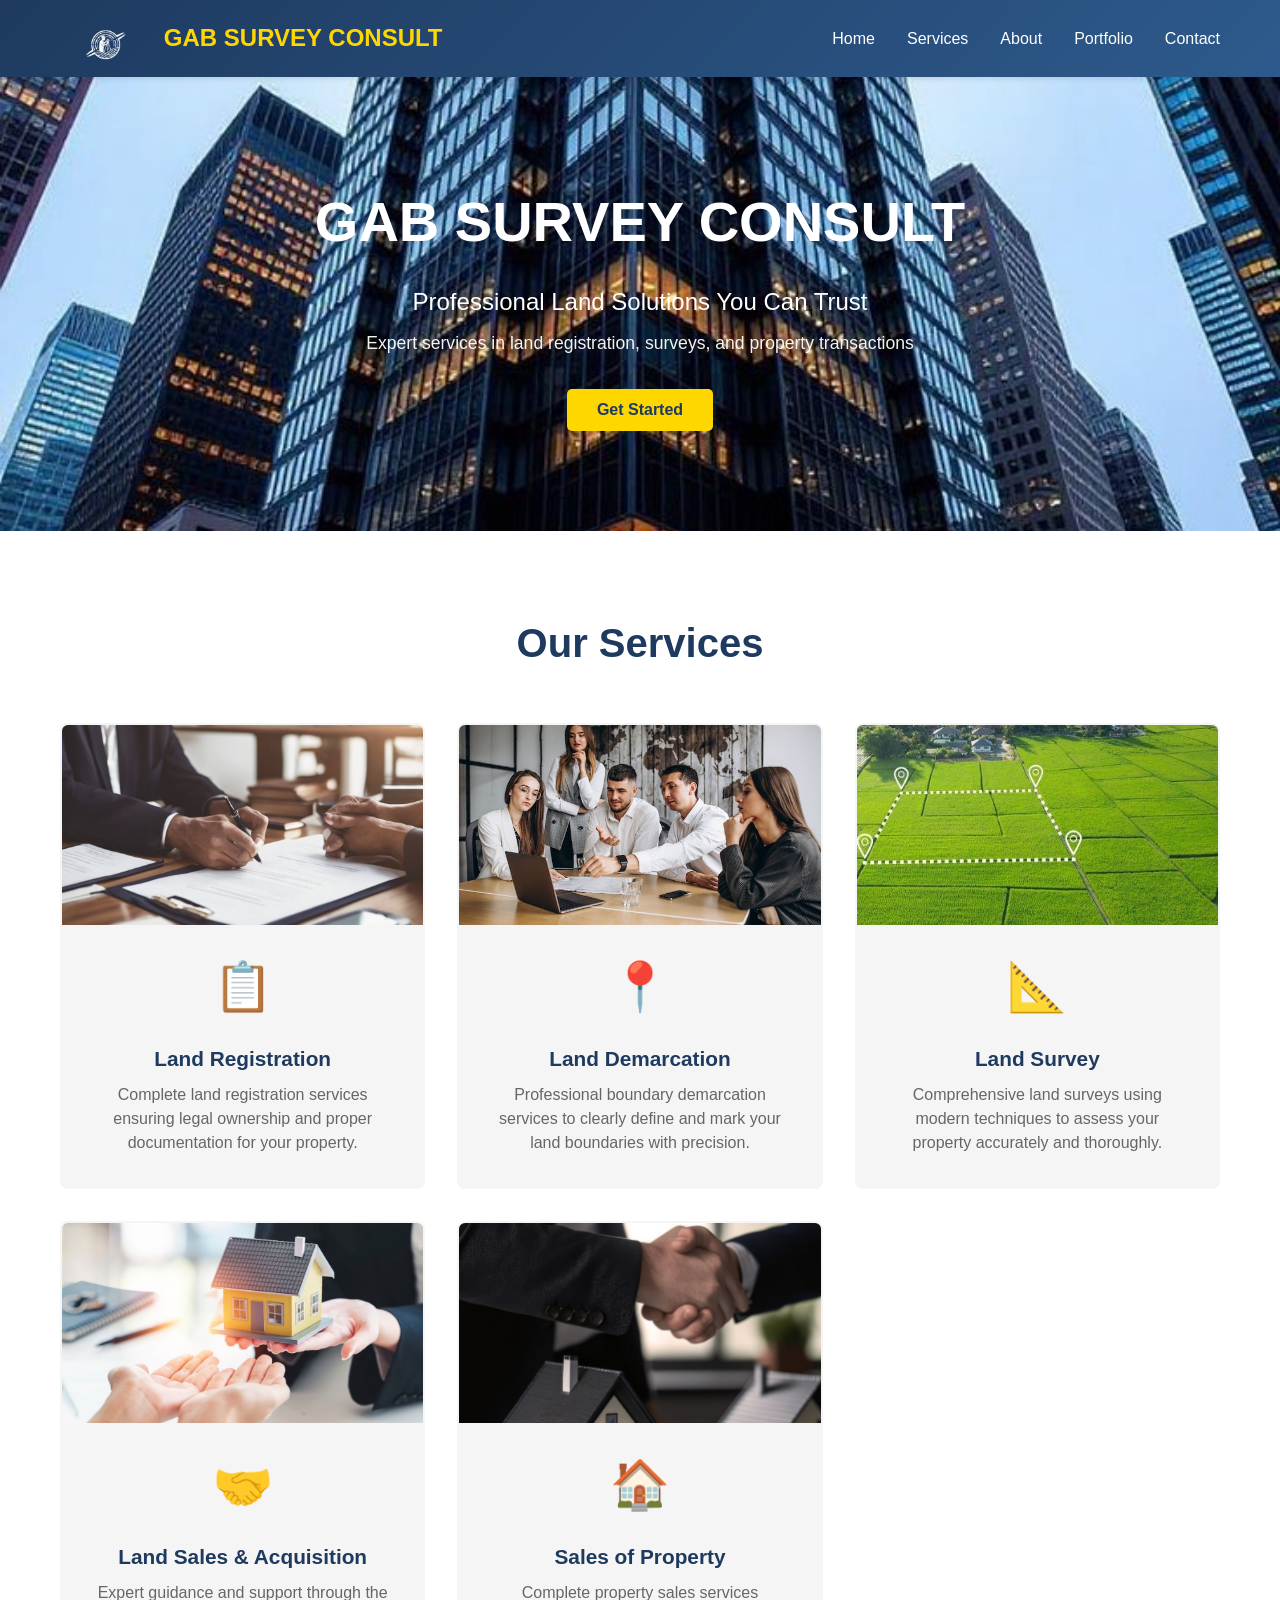
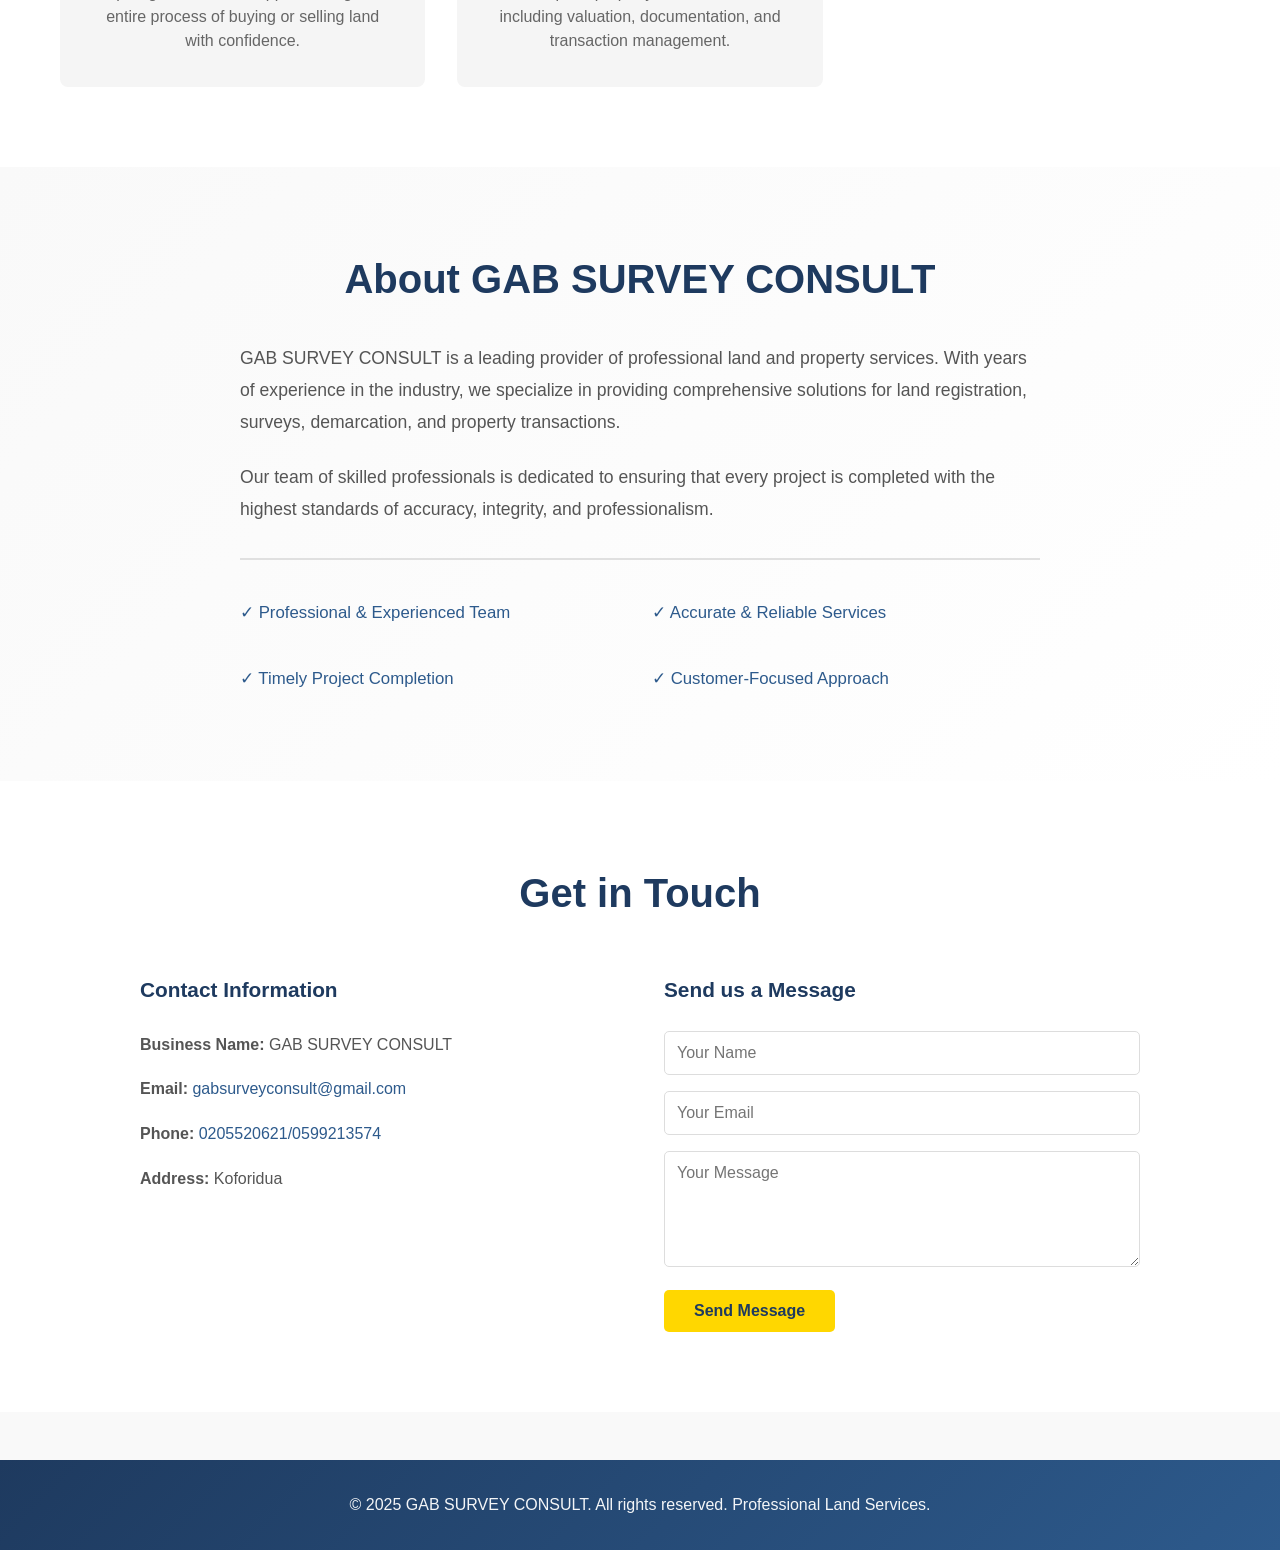
==== index.html @ 3648fb46 "Add files via upload" ====
<!DOCTYPE html>
<html lang="en">
<head>
    <meta charset="UTF-8">
    <meta name="viewport" content="width=device-width, initial-scale=1.0">
    <title>GAB SURVEY CONSULT - Professional Land Services</title>
    <link rel="stylesheet" href="GAB.css">
</head>
<body>
    <!-- Navigation Bar -->
    <nav class="navbar">
        <div class="container">
            <div class="nav-brand">
                <img src="copy.png" alt="GAB Survey Consult Logo" class="logo-img">
                <span>GAB SURVEY CONSULT</span>
            </div>
            <ul class="nav-menu">
                <li><a href="#home">Home</a></li>
                <li><a href="#services">Services</a></li>
                <li><a href="#about">About</a></li>
                <li><a href="portfolio.html">Portfolio</a></li>
                <li><a href="#contact">Contact</a></li>
            </ul>
        </div>
    </nav>

    <!-- Hero Section -->
    <section id="home" class="hero">
        <div class="hero-overlay"></div>
        <div class="hero-content">
            <h1>GAB SURVEY CONSULT</h1>
            <p>Professional Land Solutions You Can Trust</p>
            <p class="hero-subtitle">Expert services in land registration, surveys, and property transactions</p>
            <button class="cta-button">Get Started</button>
        </div>
    </section>

    <!-- Services Section -->
    <section id="services" class="services">
        <div class="container">
            <h2>Our Services</h2>
            <div class="services-grid">
                
                <div class="service-card">
                    <img src="Land Registration.jpg" alt="Land Registration" class="service-image">
                    <div class="service-icon">📋</div>
                    <h3>Land Registration</h3>
                    <p>Complete land registration services ensuring legal ownership and proper documentation for your property.</p>
                </div>

                <div class="service-card">
                    <img src="2.jpg" alt="Land Demarcation" class="service-image">
                    <div class="service-icon">📍</div>
                    <h3>Land Demarcation</h3>
                    <p>Professional boundary demarcation services to clearly define and mark your land boundaries with precision.</p>
                </div>

                <div class="service-card">
                    <img src="land.jpg" alt="Land Survey" class="service-image">
                    <div class="service-icon">📐</div>
                    <h3>Land Survey</h3>
                    <p>Comprehensive land surveys using modern techniques to assess your property accurately and thoroughly.</p>
                </div>

                <div class="service-card">
                    <img src="4.jpg" alt="Land Sales & Acquisition" class="service-image">
                    <div class="service-icon">🤝</div>
                    <h3>Land Sales & Acquisition</h3>
                    <p>Expert guidance and support through the entire process of buying or selling land with confidence.</p>
                </div>

                <div class="service-card">
                    <img src="3.jpg" alt="Sales of Property" class="service-image">
                    <div class="service-icon">🏠</div>
                    <h3>Sales of Property</h3>
                    <p>Complete property sales services including valuation, documentation, and transaction management.</p>
                </div>

            </div>
        </div>
    </section>

    <!-- About Section -->
    <section id="about" class="about">
        <div class="container">
            <h2>About GAB SURVEY CONSULT</h2>
            <div class="about-content">
                <p>GAB SURVEY CONSULT is a leading provider of professional land and property services. With years of experience in the industry, we specialize in providing comprehensive solutions for land registration, surveys, demarcation, and property transactions.</p>
                <p>Our team of skilled professionals is dedicated to ensuring that every project is completed with the highest standards of accuracy, integrity, and professionalism.</p>
                <div class="features">
                    <div class="feature-item">✓ Professional & Experienced Team</div>
                    <div class="feature-item">✓ Accurate & Reliable Services</div>
                    <div class="feature-item">✓ Timely Project Completion</div>
                    <div class="feature-item">✓ Customer-Focused Approach</div>
                </div>
            </div>
        </div>
    </section>

    <!-- Contact Section -->
    <section id="contact" class="contact">
        <div class="container">
            <h2>Get in Touch</h2>
            <div class="contact-content">
                <div class="contact-info">
                    <h3>Contact Information</h3>
                    <p><strong>Business Name:</strong> GAB SURVEY CONSULT</p>
                    <p><strong>Email:</strong> <a href="mailto:gabsurveyconsult@gmail.com">gabsurveyconsult@gmail.com</a></p>
                    <p><strong>Phone:</strong> <a href="tel:0205520621">0205520621/0599213574</a></p>
                    <p><strong>Address:</strong> Koforidua </p>
                </div>
                <form class="contact-form" action="https://formsubmit.co/gabsurveyconsult@gmail.com" method="POST">
                    <h3>Send us a Message</h3>
                    <input type="text" name="name" placeholder="Your Name" required>
                    <input type="email" name="email" placeholder="Your Email" required>
                    <textarea name="message" placeholder="Your Message" rows="5" required></textarea>
                    <button type="submit" class="cta-button">Send Message</button>
                </form>
            </div>
        </div>
    </section>

    <!-- Footer -->
    <footer class="footer">
        <div class="container">
            <p>&copy; 2025 GAB SURVEY CONSULT. All rights reserved. Professional Land Services.</p>
        </div>
    </footer>

</body>
</html>
---- GAB.css ----
/* General Styles */
* {
    margin: 0;
    padding: 0;
    box-sizing: border-box;
}

body {
    font-family: 'Segoe UI', Tahoma, Geneva, Verdana, sans-serif;
    line-height: 1.6;
    color: #333;
    background-color: #f9f9f9;
}

.container {
    max-width: 1200px;
    margin: 0 auto;
    padding: 0 20px;
}

a {
    text-decoration: none;
    color: inherit;
}

button {
    cursor: pointer;
    transition: all 0.3s ease;
}

/* Navigation Bar */
.navbar {
    background: linear-gradient(135deg, #1e3a5f 0%, #2d5a8c 100%);
    color: white;
    padding: 1rem 0;
    position: sticky;
    top: 0;
    z-index: 100;
    box-shadow: 0 2px 5px rgba(0, 0, 0, 0.1);
}

.navbar .container {
    display: flex;
    justify-content: space-between;
    align-items: center;
}

.nav-brand {
    font-size: 1.5rem;
    font-weight: bold;
    color: #ffd700;
    display: flex;
    align-items: center;
    gap: 0.8rem;
}

.logo-img {
    height: 45px;
    width: auto;
    object-fit: contain;
    border-radius: 3px;
}

.nav-menu {
    display: flex;
    list-style: none;
    gap: 2rem;
}

.nav-menu a {
    color: white;
    font-weight: 500;
    transition: color 0.3s ease;
}

.nav-menu a:hover {
    color: #ffd700;
}

/* Hero Section */
.hero {
    background: url('ll.jpg') center/cover no-repeat;
    color: white;
    padding: 100px 20px;
    text-align: center;
    position: relative;
    overflow: hidden;
}

.hero::before {
    content: '';
    position: absolute;
    top: 0;
    left: 0;
    right: 0;
    bottom: 0;
    background: url('data:image/svg+xml,<svg xmlns="http://www.w3.org/2000/svg" viewBox="0 0 1200 800"><defs><pattern id="grid" width="40" height="40" patternUnits="userSpaceOnUse"><path d="M 40 0 L 0 0 0 40" fill="none" stroke="white" stroke-width="0.5" opacity="0.1"/></pattern></defs><rect width="1200" height="800" fill="none"/><rect width="1200" height="800" fill="url(%23grid)"/></svg>');
    opacity: 0.5;
}

.hero-content {
    position: relative;
    z-index: 1;
}

.hero-image {
    max-width: 350px;
    height: auto;
    border-radius: 10px;
    margin-bottom: 2rem;
    box-shadow: 0 10px 30px rgba(0, 0, 0, 0.2);
    object-fit: cover;
}

.hero h1 {
    font-size: 3.5rem;
    margin-bottom: 1rem;
    font-weight: 700;
}

.hero > .hero-content > p:first-of-type {
    font-size: 1.5rem;
    margin-bottom: 0.5rem;
}

.hero-subtitle {
    font-size: 1.1rem;
    margin-bottom: 2rem;
    opacity: 0.95;
}

/* Call to Action Button */
.cta-button {
    background: #ffd700;
    color: #1e3a5f;
    padding: 12px 30px;
    border: none;
    border-radius: 5px;
    font-size: 1rem;
    font-weight: bold;
    transition: all 0.3s ease;
}

.cta-button:hover {
    background: #ffed4e;
    transform: translateY(-2px);
    box-shadow: 0 4px 12px rgba(255, 215, 0, 0.3);
}

/* Services Section */
.services {
    padding: 80px 20px;
    background-color: white;
}

.services h2 {
    text-align: center;
    font-size: 2.5rem;
    margin-bottom: 3rem;
    color: #1e3a5f;
}

.services-grid {
    display: grid;
    grid-template-columns: repeat(auto-fit, minmax(280px, 1fr));
    gap: 2rem;
}

.service-card {
    background: #f5f5f5;
    padding: 0;
    border-radius: 8px;
    text-align: center;
    transition: all 0.3s ease;
    border: 2px solid transparent;
    overflow: hidden;
    display: flex;
    flex-direction: column;
}

.service-image {
    width: 100%;
    height: 200px;
    object-fit: cover;
    display: block;
}

.service-card .service-icon {
    padding-top: 1.5rem;
    padding-left: 2rem;
    padding-right: 2rem;
}

.service-card h3 {
    padding: 0 2rem;
}

.service-card p {
    padding: 0 2rem 2rem 2rem;
}

.service-card:hover {
    background: white;
    border-color: #2d5a8c;
    box-shadow: 0 8px 20px rgba(45, 90, 140, 0.15);
    transform: translateY(-5px);
}

.service-icon {
    font-size: 3rem;
    margin-bottom: 1rem;
    display: inline-block;
}

.service-card h3 {
    color: #1e3a5f;
    margin-bottom: 0.5rem;
    font-size: 1.3rem;
}

.service-card p {
    color: #666;
    line-height: 1.5;
}

/* About Section */
.about {
    padding: 80px 20px;
    background: linear-gradient(135deg, #f9f9f9 0%, #ffffff 100%);
}

.about h2 {
    text-align: center;
    font-size: 2.5rem;
    margin-bottom: 2rem;
    color: #1e3a5f;
}

.about-content {
    max-width: 800px;
    margin: 0 auto;
}

.about-content p {
    font-size: 1.1rem;
    margin-bottom: 1.5rem;
    color: #555;
    line-height: 1.8;
}

.features {
    display: grid;
    grid-template-columns: 1fr 1fr;
    gap: 1.5rem;
    margin-top: 2rem;
    padding-top: 2rem;
    border-top: 2px solid #e0e0e0;
}

.feature-item {
    color: #2d5a8c;
    font-weight: 500;
    font-size: 1.05rem;
    padding: 0.5rem 0;
}

/* Contact Section */
.contact {
    padding: 80px 20px;
    background-color: white;
}

.contact h2 {
    text-align: center;
    font-size: 2.5rem;
    margin-bottom: 3rem;
    color: #1e3a5f;
}

.contact-content {
    display: grid;
    grid-template-columns: 1fr 1fr;
    gap: 3rem;
    max-width: 1000px;
    margin: 0 auto;
}

.contact-info h3,
.contact-form h3 {
    color: #1e3a5f;
    margin-bottom: 1.5rem;
    font-size: 1.3rem;
}

.contact-info p {
    margin-bottom: 1rem;
    color: #555;
    line-height: 1.8;
}

.contact-info a {
    color: #2d5a8c;
    font-weight: 500;
    transition: color 0.3s ease;
}

.contact-info a:hover {
    color: #ffd700;
}

.contact-form input,
.contact-form textarea {
    width: 100%;
    padding: 12px;
    margin-bottom: 1rem;
    border: 1px solid #ddd;
    border-radius: 5px;
    font-family: 'Segoe UI', Tahoma, Geneva, Verdana, sans-serif;
    font-size: 1rem;
    transition: border-color 0.3s ease;
}

.contact-form input:focus,
.contact-form textarea:focus {
    outline: none;
    border-color: #2d5a8c;
    box-shadow: 0 0 5px rgba(45, 90, 140, 0.3);
}

/* Footer */
.footer {
    background: linear-gradient(135deg, #1e3a5f 0%, #2d5a8c 100%);
    color: white;
    text-align: center;
    padding: 2rem 20px;
    margin-top: 3rem;
}

.footer p {
    margin: 0;
    opacity: 0.95;
}

/* Responsive Design */
@media (max-width: 768px) {
    .nav-menu {
        gap: 1rem;
        font-size: 0.9rem;
    }

    .hero h1 {
        font-size: 2.2rem;
    }

    .hero > .hero-content > p:first-of-type {
        font-size: 1.2rem;
    }

    .services h2,
    .about h2,
    .contact h2 {
        font-size: 2rem;
    }

    .services-grid {
        grid-template-columns: 1fr;
        gap: 1.5rem;
    }

    .features {
        grid-template-columns: 1fr;
        gap: 1rem;
    }

    .contact-content {
        grid-template-columns: 1fr;
        gap: 2rem;
    }

    .hero {
        padding: 60px 20px;
    }

    .services,
    .about,
    .contact {
        padding: 60px 20px;
    }
}

@media (max-width: 480px) {
    .nav-brand {
        font-size: 1.2rem;
    }

    .nav-menu {
        gap: 0.8rem;
        font-size: 0.8rem;
    }

    .hero h1 {
        font-size: 1.8rem;
    }

    .hero > .hero-content > p:first-of-type {
        font-size: 1rem;
    }

    .hero-subtitle {
        font-size: 0.95rem;
    }

    .cta-button {
        padding: 10px 20px;
        font-size: 0.9rem;
    }

    .services h2,
    .about h2,
    .contact h2 {
        font-size: 1.6rem;
    }

    .service-icon {
        font-size: 2.5rem;
    }

    .service-card h3 {
        font-size: 1.1rem;
    }
}

/* Portfolio Page Styles */
.portfolio-header {
    background: linear-gradient(135deg, #1e3a5f 0%, #2d5a8c 100%);
    color: white;
    padding: 60px 20px;
    text-align: center;
    margin-top: 60px;
}

.portfolio-header h1 {
    font-size: 2.5rem;
    margin-bottom: 10px;
}

.portfolio-header p {
    font-size: 1.1rem;
    opacity: 0.95;
}

/* Portfolio Grid */
.portfolio {
    padding: 60px 20px;
    background-color: #f9f9f9;
}

.portfolio h2 {
    text-align: center;
    font-size: 2rem;
    margin-bottom: 40px;
    color: #1e3a5f;
}

.portfolio-grid {
    display: grid;
    grid-template-columns: repeat(auto-fit, minmax(300px, 1fr));
    gap: 25px;
    max-width: 1200px;
    margin: 0 auto;
}

.portfolio-item {
    position: relative;
    overflow: hidden;
    border-radius: 8px;
    box-shadow: 0 4px 15px rgba(0, 0, 0, 0.1);
    height: 280px;
    cursor: pointer;
    transition: transform 0.3s ease;
}

.portfolio-item:hover {
    transform: translateY(-5px);
    box-shadow: 0 8px 25px rgba(0, 0, 0, 0.15);
}

.portfolio-image {
    width: 100%;
    height: 100%;
    object-fit: cover;
    transition: transform 0.3s ease;
    display: block;
}

.portfolio-item:hover .portfolio-image {
    transform: scale(1.05);
}

.portfolio-overlay {
    position: absolute;
    bottom: 0;
    left: 0;
    right: 0;
    background: linear-gradient(180deg, transparent 0%, rgba(30, 58, 95, 0.95) 100%);
    color: white;
    padding: 30px 20px 20px;
    transform: translateY(100%);
    transition: transform 0.3s ease;
}

.portfolio-item:hover .portfolio-overlay {
    transform: translateY(0);
}

.portfolio-overlay h3 {
    font-size: 1.2rem;
    margin-bottom: 8px;
}

.portfolio-overlay p {
    font-size: 0.95rem;
    line-height: 1.4;
}

/* Portfolio Stats */
.portfolio-stats {
    padding: 60px 20px;
    background: linear-gradient(135deg, #2d5a8c 0%, #1e3a5f 100%);
    color: white;
}

.portfolio-stats h2 {
    text-align: center;
    font-size: 2rem;
    margin-bottom: 40px;
}

.stats-grid {
    display: grid;
    grid-template-columns: repeat(auto-fit, minmax(200px, 1fr));
    gap: 30px;
    max-width: 1200px;
    margin: 0 auto;
}

.stat-card {
    text-align: center;
    padding: 30px 20px;
    background: rgba(255, 255, 255, 0.1);
    border-radius: 8px;
    backdrop-filter: blur(10px);
}

.stat-card h3 {
    font-size: 2.5rem;
    margin-bottom: 10px;
}

.stat-card p {
    font-size: 1.1rem;
}

/* Case Studies */
.case-studies {
    padding: 60px 20px;
    background-color: #f9f9f9;
    max-width: 1200px;
    margin: 0 auto;
}

.case-studies h2 {
    text-align: center;
    font-size: 2rem;
    margin-bottom: 40px;
    color: #1e3a5f;
}

.case-study {
    background: white;
    padding: 30px;
    margin-bottom: 25px;
    border-left: 5px solid #2d5a8c;
    border-radius: 4px;
    box-shadow: 0 2px 10px rgba(0, 0, 0, 0.08);
}

.case-study h3 {
    color: #1e3a5f;
    margin-bottom: 15px;
    font-size: 1.3rem;
}

.case-study p {
    margin-bottom: 10px;
    line-height: 1.6;
    color: #555;
}

/* Responsive Portfolio */
@media (max-width: 768px) {
    .portfolio-header h1 {
        font-size: 2rem;
    }

    .portfolio h2,
    .portfolio-stats h2,
    .case-studies h2 {
        font-size: 1.6rem;
    }

    .portfolio-grid {
        grid-template-columns: 1fr;
    }

    .stats-grid {
        grid-template-columns: repeat(2, 1fr);
    }

    .stat-card h3 {
        font-size: 2rem;
    }
}
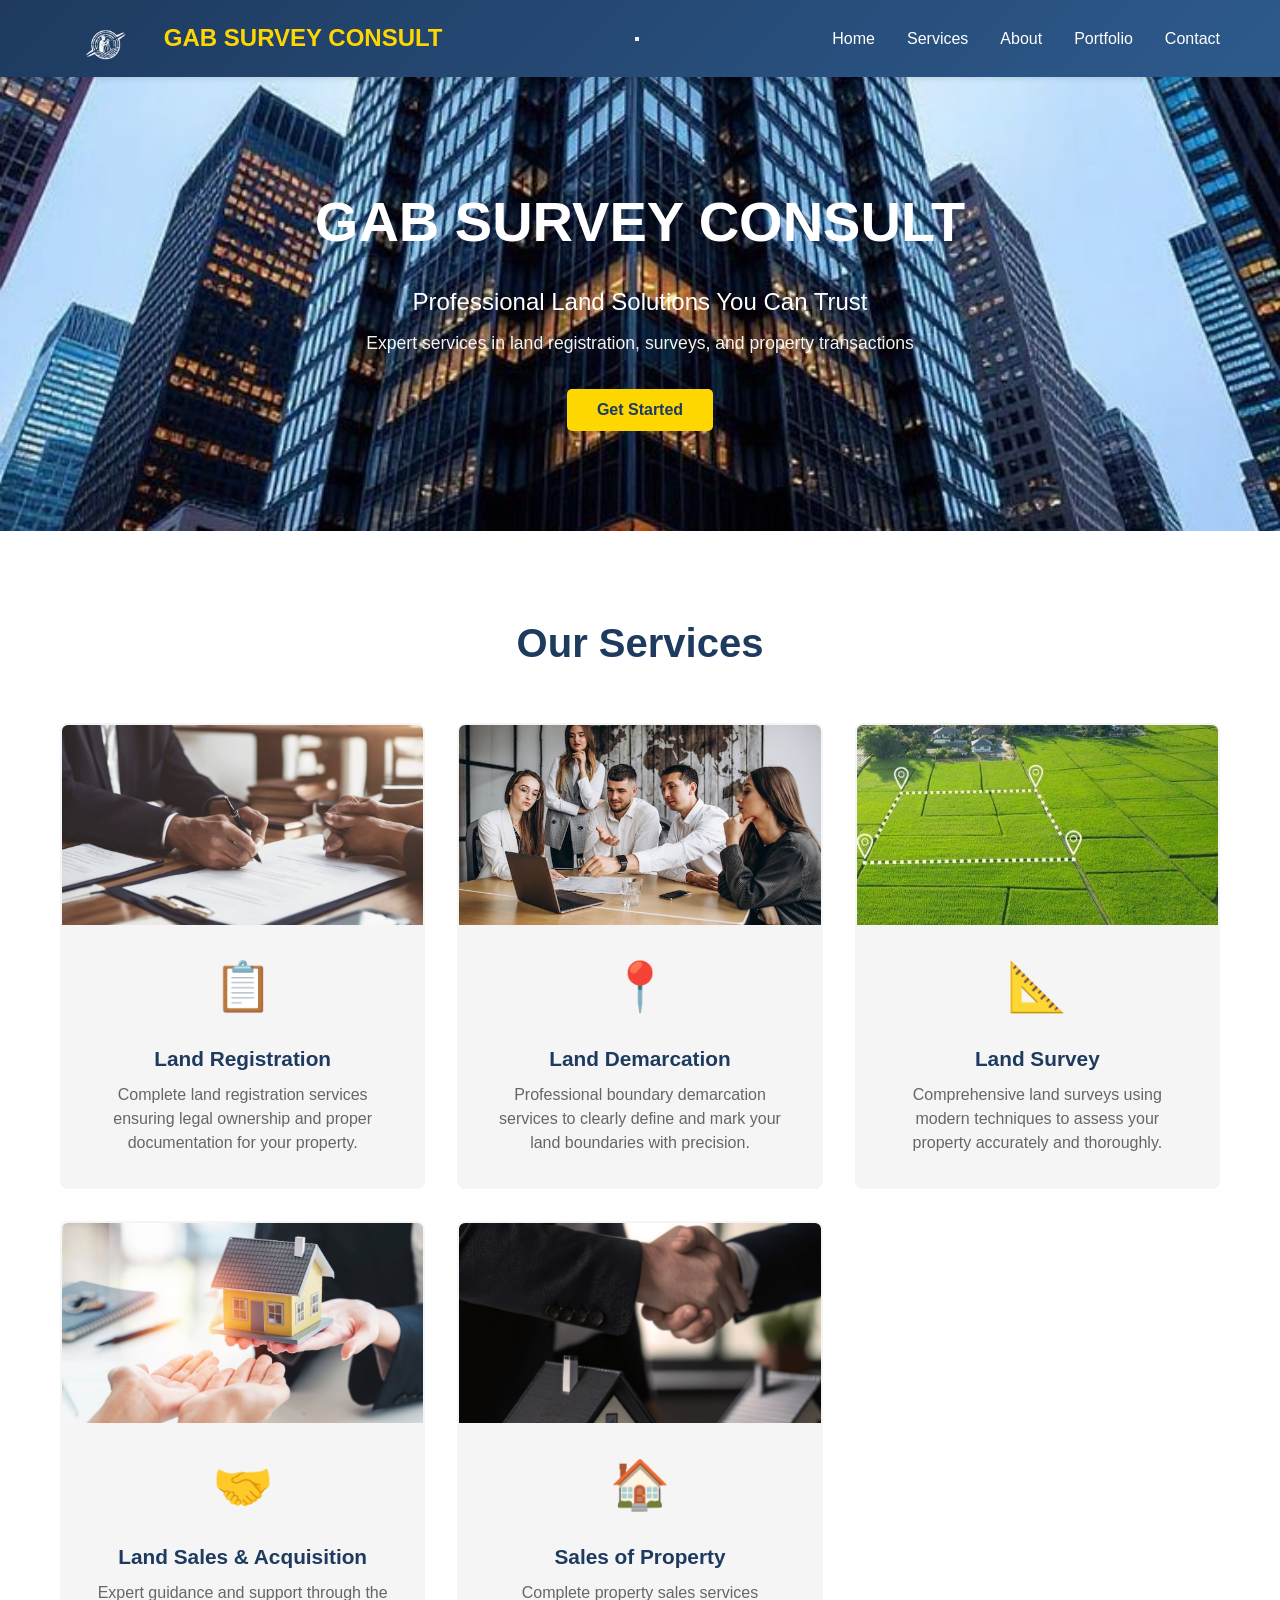
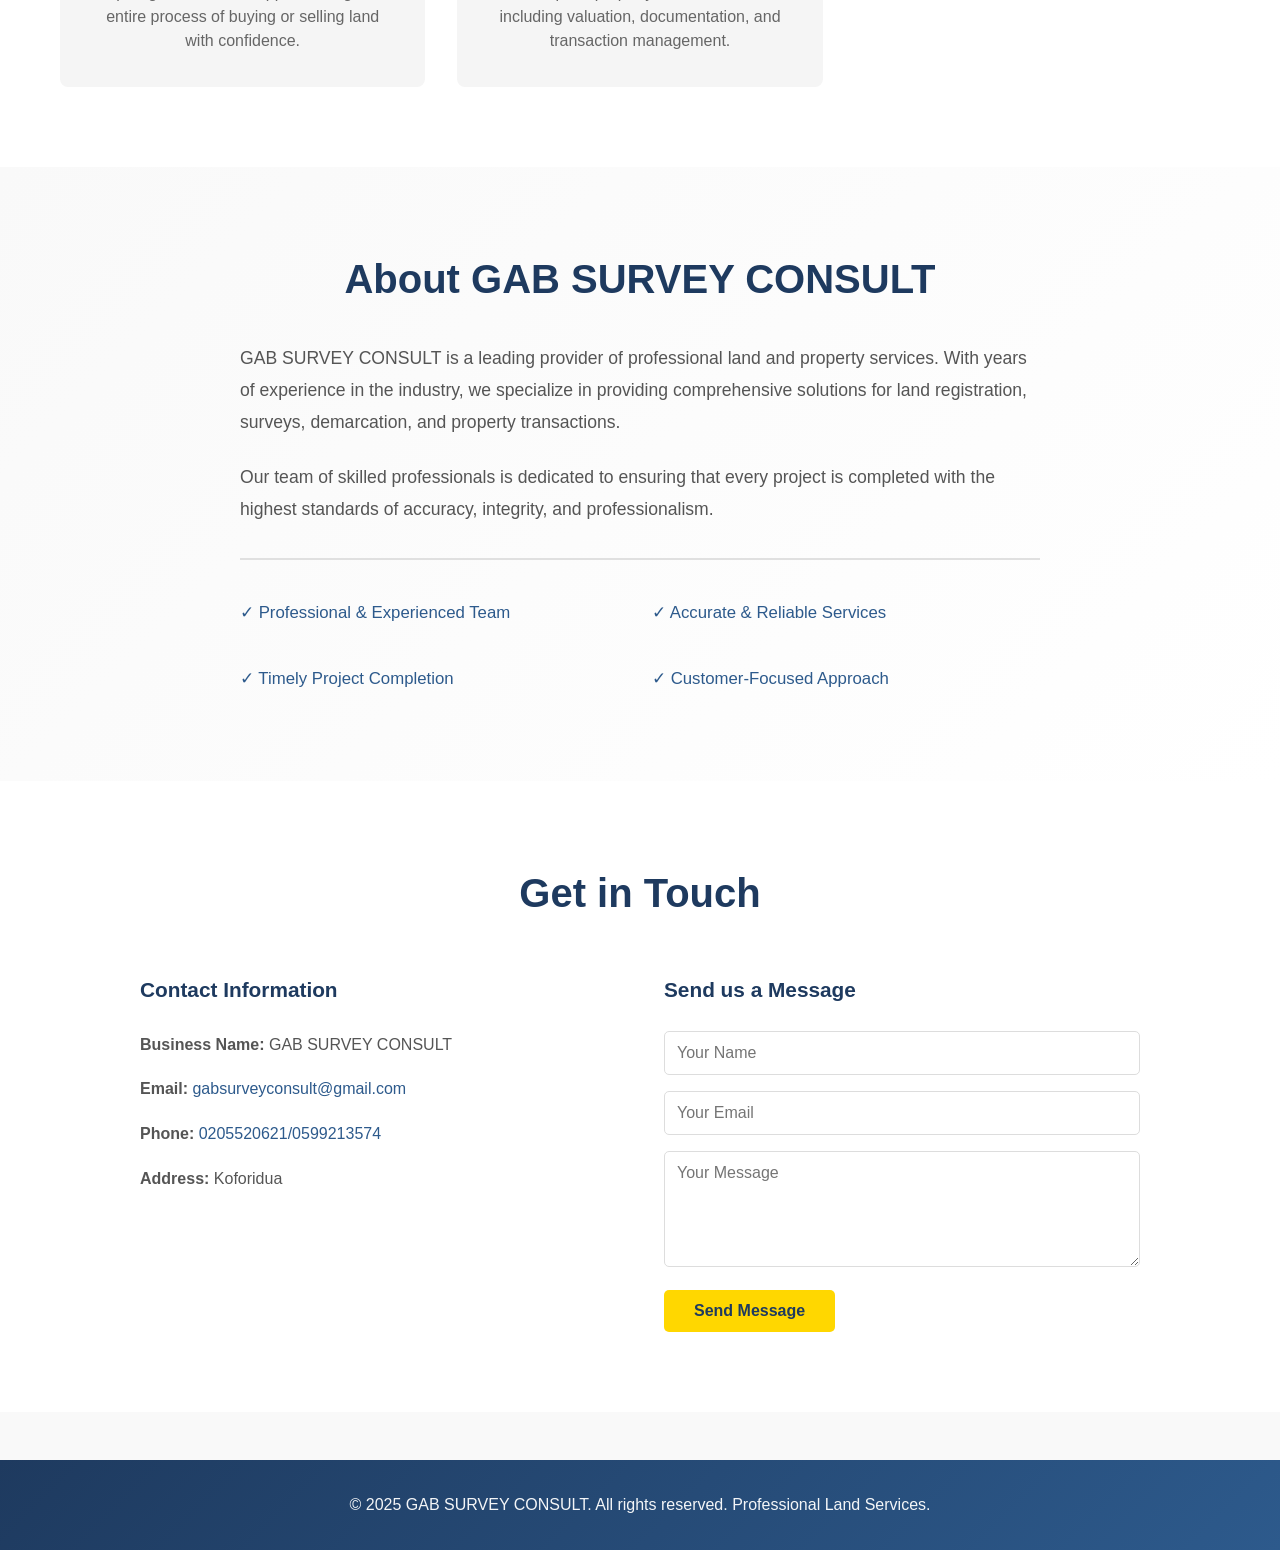
==== commit 32d86525: "Update index.html" ====
--- a/index.html
+++ b/index.html
@@ -14,7 +14,12 @@
                 <img src="copy.png" alt="GAB Survey Consult Logo" class="logo-img">
                 <span>GAB SURVEY CONSULT</span>
             </div>
-            <ul class="nav-menu">
+            <button class="hamburger" id="hamburger">
+                <span></span>
+                <span></span>
+                <span></span>
+            </button>
+            <ul class="nav-menu" id="navMenu">
                 <li><a href="#home">Home</a></li>
                 <li><a href="#services">Services</a></li>
                 <li><a href="#about">About</a></li>
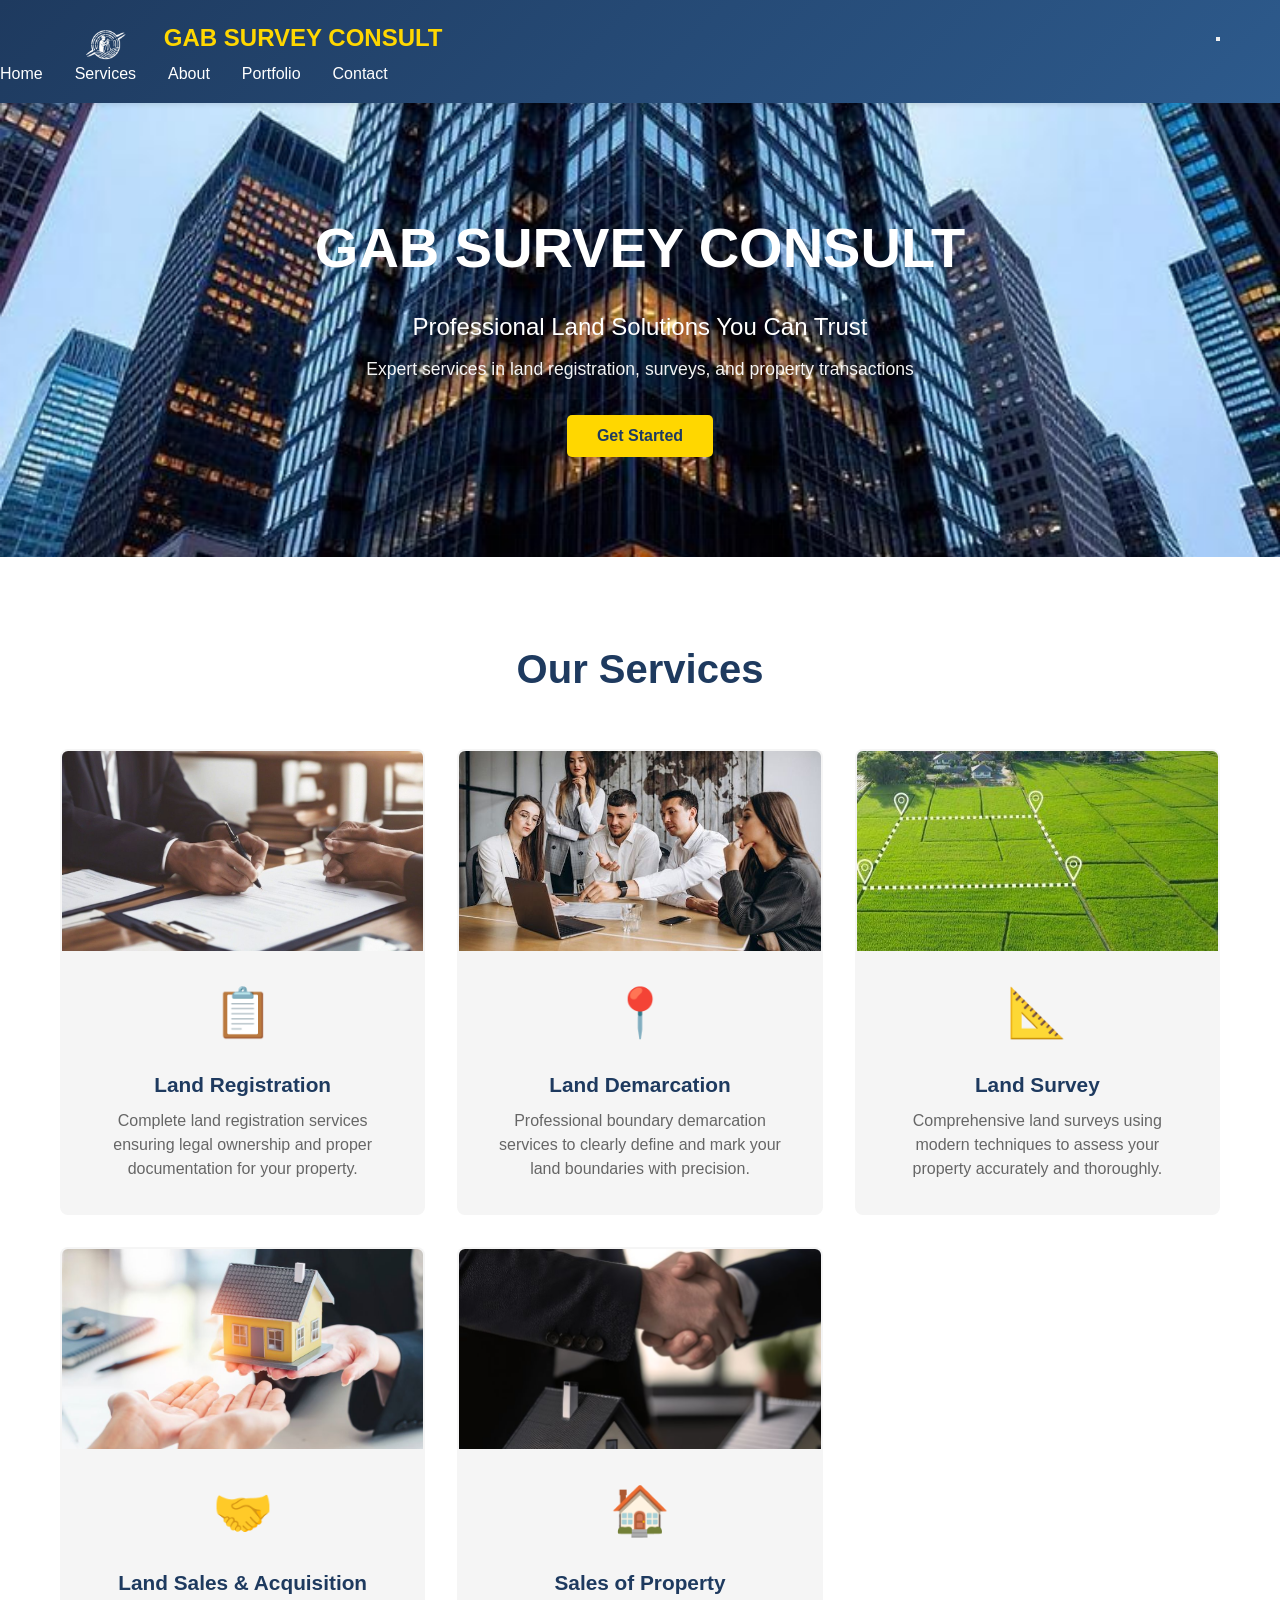
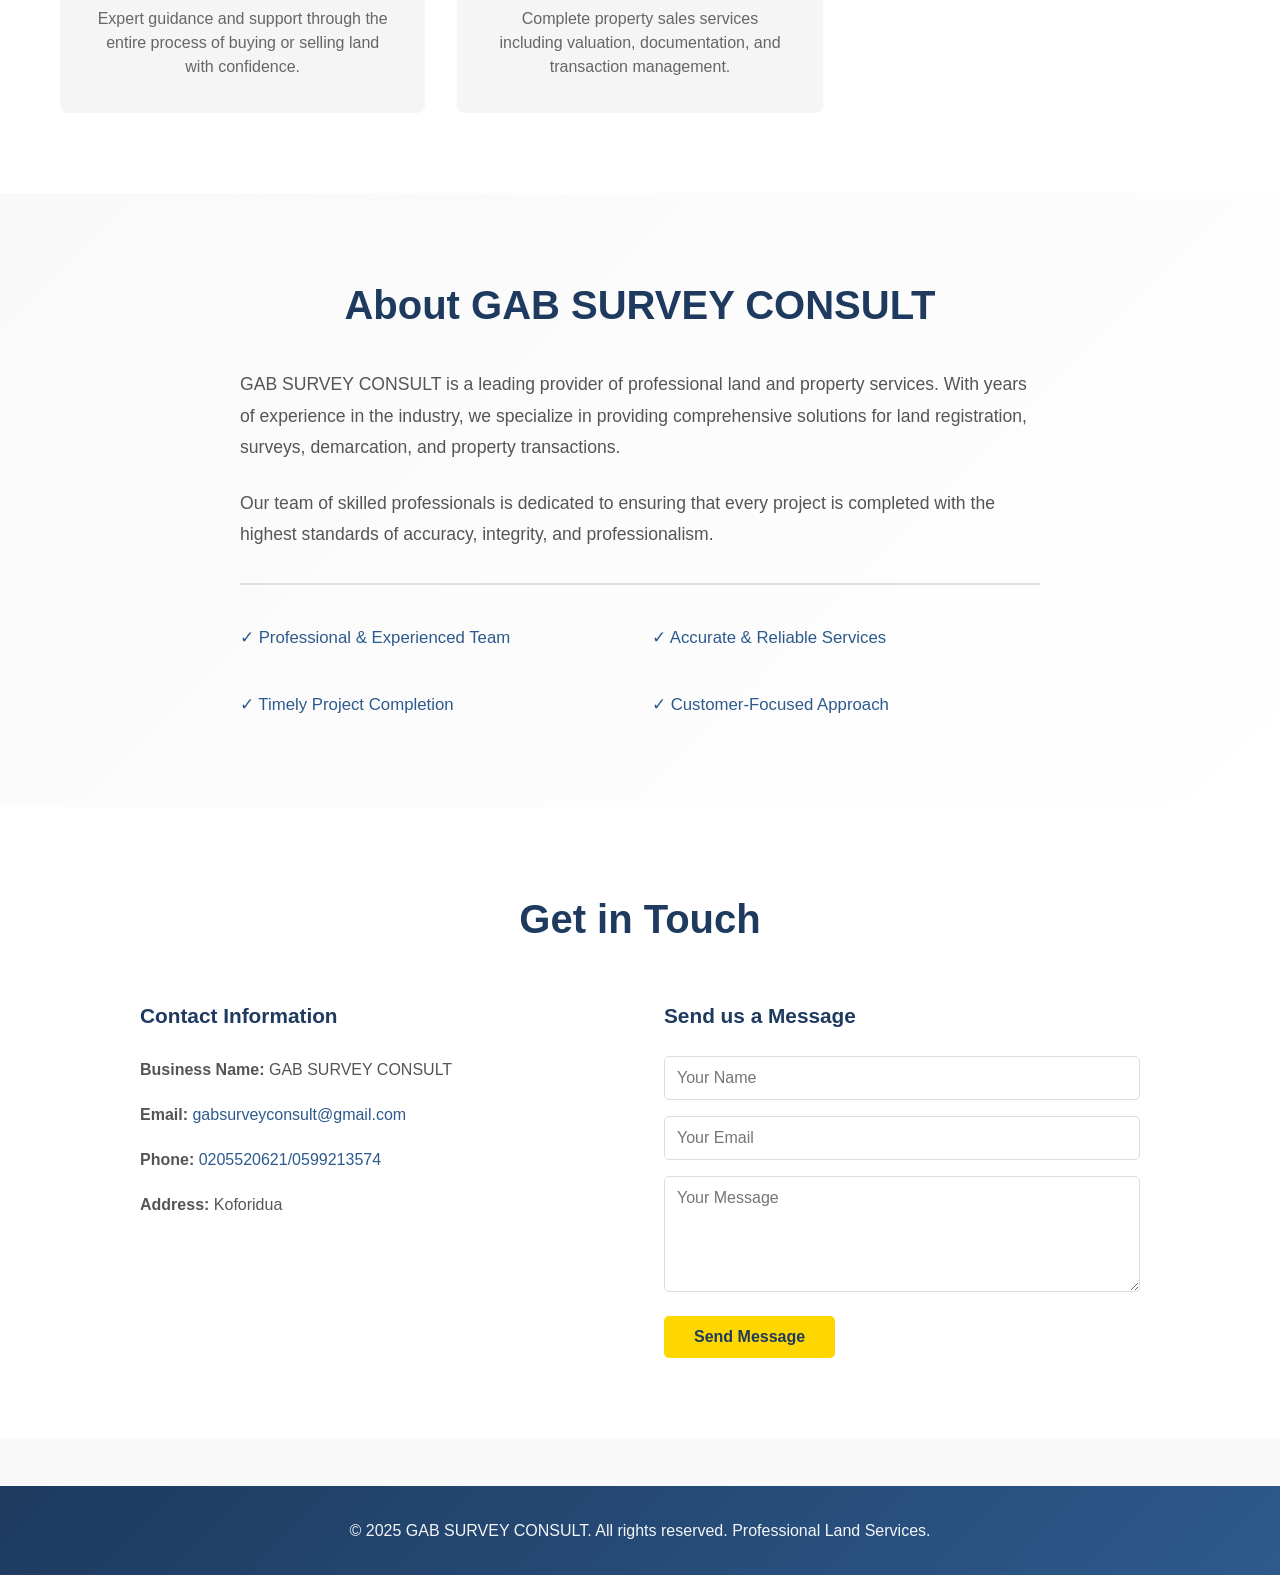
==== commit 7537c0fc: "Update index.html" ====
--- a/index.html
+++ b/index.html
@@ -19,14 +19,14 @@
                 <span></span>
                 <span></span>
             </button>
-            <ul class="nav-menu" id="navMenu">
-                <li><a href="#home">Home</a></li>
-                <li><a href="#services">Services</a></li>
-                <li><a href="#about">About</a></li>
-                <li><a href="portfolio.html">Portfolio</a></li>
-                <li><a href="#contact">Contact</a></li>
-            </ul>
         </div>
+        <ul class="nav-menu" id="navMenu">
+            <li><a href="#home">Home</a></li>
+            <li><a href="#services">Services</a></li>
+            <li><a href="#about">About</a></li>
+            <li><a href="portfolio.html">Portfolio</a></li>
+            <li><a href="#contact">Contact</a></li>
+        </ul>
     </nav>
 
     <!-- Hero Section -->
@@ -132,5 +132,24 @@
         </div>
     </footer>
 
+    <script>
+        // Hamburger menu toggle
+        const hamburger = document.getElementById('hamburger');
+        const navMenu = document.getElementById('navMenu');
+
+        hamburger.addEventListener('click', () => {
+            navMenu.classList.toggle('active');
+            hamburger.classList.toggle('active');
+        });
+
+        // Close menu when a link is clicked
+        const navLinks = navMenu.querySelectorAll('a');
+        navLinks.forEach(link => {
+            link.addEventListener('click', () => {
+                navMenu.classList.remove('active');
+                hamburger.classList.remove('active');
+            });
+        });
+    </script>
 </body>
 </html>
